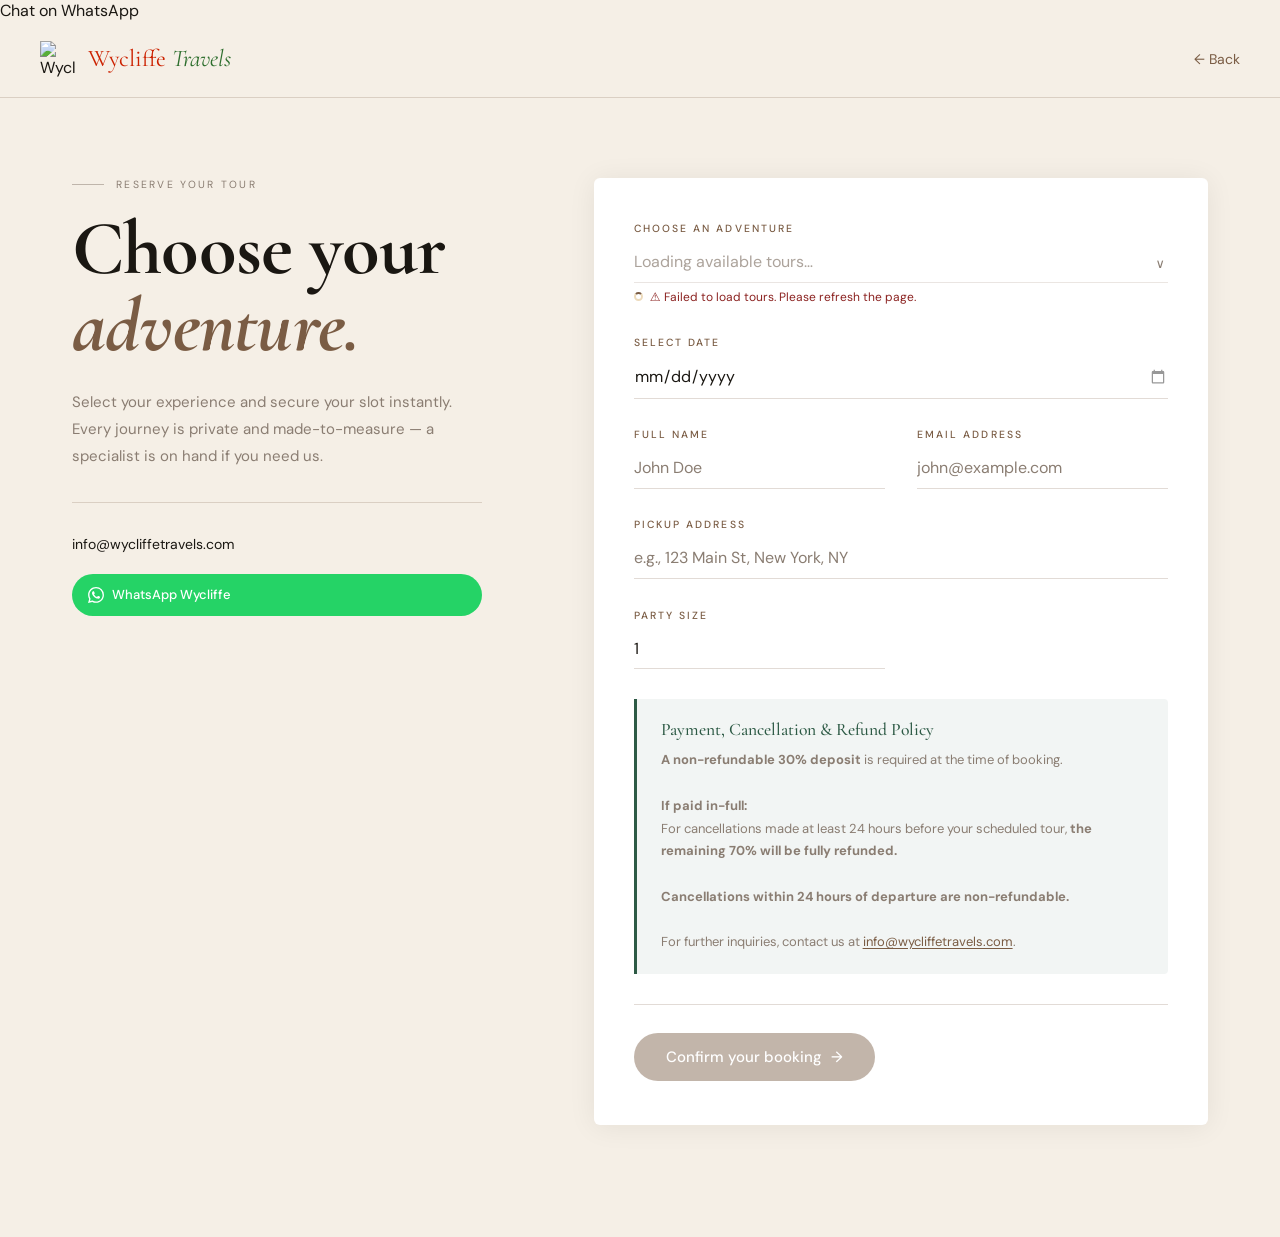
==== create.html @ efac322a "stable 1.0 version." ====
<!DOCTYPE html>
<html lang="en">
<head>
  <!-- Google tag (gtag.js) -->
  <script async src="https://www.googletagmanager.com/gtag/js?id=G-4HZP8G01WP"></script>
  <script>
    window.dataLayer = window.dataLayer || [];
    function gtag(){dataLayer.push(arguments);}
    gtag('js', new Date());

    gtag('config', 'G-4HZP8G01WP');
  </script>
  <a href="https://wa.me/1234567890" id="whatsapp-btn" target="_blank">Chat on WhatsApp</a>

  <script>
    document.getElementById('whatsapp-btn').addEventListener('click', function() {
      gtag('event', 'whatsapp_click', {
        event_category: 'engagement',
        event_label: 'whatsapp_chat_button'
      });
    });
  </script>
  <meta charset="UTF-8">
  <meta name="viewport" content="width=device-width, initial-scale=1.0">
  <title>Book Your Adventure — Wycliffe Travels Safari &amp; Tour</title>

  <link rel="preconnect" href="https://fonts.googleapis.com"/>
  <link rel="preconnect" href="https://fonts.gstatic.com" crossorigin/>
  <link href="https://fonts.googleapis.com/css2?family=Cormorant+Garamond:ital,wght@0,400;0,500;0,600;1,400;1,500&family=DM+Sans:wght@300;400;500&display=swap" rel="stylesheet"/>

  <link rel="stylesheet" href="../css/shared.css"/>
  <style>
    /* ── Page layout ───────────────────────────────────────────── */
    .book-main {
      max-width: 76rem;
      margin: 0 auto;
      padding: 3rem 1.5rem 5rem;
      display: grid;
      grid-template-columns: 1fr;
      gap: 3rem;
      align-items: start;
    }
    @media (min-width: 768px) {
      .book-main { grid-template-columns: 1fr 1.5fr; gap: 5rem; padding: 4rem 2.5rem 6rem; }
    }
    @media (min-width: 1024px) {
      .book-main { padding: 5rem 2.5rem 7rem; gap: 7rem; }
    }

    /* ── Left: lede ────────────────────────────────────────────── */
    .book-headline {
      margin-top: 1.25rem;
      font-family: var(--font-display);
      font-size: clamp(2.8rem, 6vw, 5rem);
      line-height: 1.0;
      letter-spacing: -0.01em;
      color: var(--color-ink);
    }
    .book-headline em { font-style: italic; color: var(--color-clay); }
    .book-desc {
      margin-top: 1.5rem;
      font-size: 0.9375rem;
      line-height: 1.8;
      color: var(--color-muted);
      max-width: 28rem;
      padding-bottom: 2rem;
      border-bottom: 1px solid var(--color-border);
    }
    .book-contact {
      margin-top: 1.75rem;
      display: flex;
      flex-direction: column;
      gap: 0.3rem;
      font-size: 0.875rem;
      color: var(--color-ink);
      line-height: 1.9;
    }
    .book-contact a:hover { color: var(--color-gold); }

    /* ── Form grid ─────────────────────────────────────────────── */
    .form-grid { display: grid; grid-template-columns: 1fr 1fr; column-gap: 2rem; }
    .form-group      { grid-column: span 1; }
    .form-group.full { grid-column: 1 / -1; }

    /* ── Tour summary block ────────────────────────────────────── */
    .tour-summary {
      grid-column: 1 / -1;
      display: none;
      background: rgba(45,90,69,0.05);
      border: 1px solid rgba(45,90,69,0.15);
      border-radius: 4px;
      padding: 1.25rem 1.5rem;
      margin-bottom: 0.25rem;
    }
    .tour-summary.visible { display: block; }
    .tour-summary-name {
      font-family: var(--font-display);
      font-size: 1.3rem;
      color: var(--color-emerald);
      margin-bottom: 0.25rem;
    }
    .tour-summary-meta {
      font-size: 0.75rem;
      letter-spacing: 0.15em;
      text-transform: uppercase;
      color: var(--color-muted);
      margin-bottom: 0.75rem;
    }
    .tour-summary-desc {
      font-size: 0.875rem;
      color: var(--color-ink);
      line-height: 1.75;
      margin-bottom: 0.75rem;
    }
    .tour-summary-highlights {
      font-size: 0.8rem;
      color: var(--color-muted);
      line-height: 1.8;
      border-top: 1px solid rgba(45,90,69,0.15);
      padding-top: 0.75rem;
    }
    .tour-summary-highlights strong {
      display: block;
      font-size: 0.65rem;
      letter-spacing: 0.15em;
      text-transform: uppercase;
      color: var(--color-clay);
      margin-bottom: 0.4rem;
    }

    /* ── Cost breakdown ────────────────────────────────────────── */
    .cost-box {
      grid-column: 1 / -1;
      display: none;
      border: 1px solid var(--color-border);
      border-radius: 4px;
      padding: 1.25rem 1.5rem;
      margin-bottom: 1.85rem;
    }
    .cost-box.visible { display: block; }
    .cost-box h4 {
      font-size: 0.65rem;
      letter-spacing: 0.2em;
      text-transform: uppercase;
      color: var(--color-clay);
      font-weight: 500;
      margin-bottom: 1rem;
    }
    .cost-row {
      display: flex;
      justify-content: space-between;
      align-items: baseline;
      font-size: 0.875rem;
      color: var(--color-muted);
      padding: 0.35rem 0;
    }
    .cost-row + .cost-row { border-top: 1px solid rgba(122,92,68,0.1); }
    .cost-row.total {
      font-size: 1.15rem;
      font-family: var(--font-display);
      color: var(--color-ink);
      border-top: 1px solid var(--color-border);
      margin-top: 0.25rem;
      padding-top: 0.75rem;
    }
    .cost-row.total span:last-child { color: var(--color-emerald); font-weight: 600; }

    /* ── Message box ───────────────────────────────────────────── */
    #messageBox {
      grid-column: 1 / -1;
      padding: 0.85rem 1.1rem;
      border-radius: 4px;
      font-size: 0.875rem;
      margin-bottom: 1.25rem;
    }
    #messageBox.hidden { display: none; }
    #messageBox.info  { background: rgba(200,150,62,0.12); color: var(--color-clay); border: 1px solid rgba(200,150,62,0.3); }
    #messageBox.error { background: rgba(185,74,72,0.08);  color: #8b2220;           border: 1px solid rgba(185,74,72,0.25); }

    /* ── Payment options ───────────────────────────────────────── */
    .payment-options {
      grid-column: 1 / -1;
      display: none;
      margin-bottom: 0.25rem;
    }
    .payment-options.visible { display: block; }
    .payment-options-label {
      font-size: 0.65rem;
      letter-spacing: 0.2em;
      text-transform: uppercase;
      color: var(--color-clay);
      font-weight: 500;
      margin-bottom: 0.85rem;
      display: block;
    }
    .payment-toggle {
      display: grid;
      grid-template-columns: 1fr 1fr;
      gap: 0.75rem;
    }
    .payment-option {
      position: relative;
      cursor: pointer;
    }
    .payment-option input[type="radio"] {
      position: absolute;
      opacity: 0;
      width: 0;
      height: 0;
    }
    .payment-option-card {
      display: block;
      border: 1px solid var(--color-border);
      border-radius: 4px;
      padding: 1rem 1.25rem;
      transition: border-color 0.2s, background 0.2s;
      cursor: pointer;
    }
    .payment-option input[type="radio"]:checked + .payment-option-card {
      border-color: var(--color-emerald);
      background: rgba(45,90,69,0.05);
    }
    .payment-option-card:hover {
      border-color: var(--color-gold);
    }
    .payment-option-title {
      font-family: var(--font-display);
      font-size: 1rem;
      color: var(--color-ink);
      margin-bottom: 0.2rem;
    }
    .payment-option-amount {
      font-size: 1.1rem;
      font-family: var(--font-display);
      color: var(--color-emerald);
      font-weight: 600;
      margin-bottom: 0.25rem;
    }
    .payment-option-desc {
      font-size: 0.775rem;
      color: var(--color-muted);
      line-height: 1.5;
    }

    /* ── Submit ────────────────────────────────────────────────── */
    .form-footer { grid-column: 1 / -1; border-top: 1px solid var(--color-border); padding-top: 1.75rem; }
    .btn-submit {
      display: inline-flex;
      align-items: center;
      gap: 0.6rem;
      padding: 0.9rem 2rem;
      border-radius: 9999px;
      background: var(--color-clay);
      color: #fff;
      font-family: var(--font-body);
      font-size: 0.9375rem;
      font-weight: 500;
      border: none;
      cursor: pointer;
      transition: background 0.2s, color 0.2s, transform 0.15s;
    }
    .btn-submit:hover:not(:disabled) { background: var(--color-gold); color: var(--color-ink); }
    .btn-submit:active:not(:disabled) { transform: scale(0.98); }
    .btn-submit:disabled { opacity: 0.45; cursor: not-allowed; }
    .policy-box { grid-column: 1 / -1; }

    /* ── Loading animations ────────────────────────────────────── */
    @keyframes spin {
      to { transform: rotate(360deg); }
    }
    @keyframes statusGlow {
      0%, 100% { opacity: 1; text-shadow: 0 0 0px transparent; }
      50%       { opacity: 0.65; text-shadow: 0 0 8px rgba(200,150,62,0.55); }
    }
    @keyframes dotPulse {
      0%, 20%  { content: '.';   }
      40%      { content: '..';  }
      60%, 100%{ content: '...'; }
    }

    /* "Fetching tours…" status line */
    #loadingStatus:not(.hidden) {
      display: inline-flex;
      align-items: center;
      gap: 0.45rem;
      animation: statusGlow 1.6s ease-in-out infinite;
    }
    #loadingStatus:not(.hidden)::before {
      content: '';
      display: inline-block;
      width: 0.75em;
      height: 0.75em;
      border: 2px solid rgba(200,150,62,0.35);
      border-top-color: var(--color-clay);
      border-radius: 50%;
      animation: spin 0.75s linear infinite;
      flex-shrink: 0;
    }

    /* messageBox spinner (Stripe redirect) */
    #messageBox.info.processing {
      display: flex;
      align-items: center;
      gap: 0.6rem;
    }
    #messageBox.info.processing::before {
      content: '';
      display: inline-block;
      width: 1em;
      height: 1em;
      border: 2px solid rgba(200,150,62,0.3);
      border-top-color: var(--color-clay);
      border-radius: 50%;
      animation: spin 0.75s linear infinite;
      flex-shrink: 0;
    }
    /* animated trailing dots on the processing text */
    #processingDots::after {
      content: '';
      animation: dotPulse 1.2s steps(1) infinite;
    }
    /* ── Skeleton loader ───────────────────────────────────────── */
    @keyframes shimmer {
      0%   { background-position: -400px 0; }
      100% { background-position: 400px 0; }
    }
    .skeleton {
      border-radius: 4px;
      background: linear-gradient(90deg,
        rgba(122,92,68,0.08) 25%,
        rgba(122,92,68,0.18) 50%,
        rgba(122,92,68,0.08) 75%);
      background-size: 800px 100%;
      animation: shimmer 1.4s infinite linear;
    }
    .skeleton-select {
      height: 2.4rem;
      width: 100%;
      margin-top: 0.5rem;
    }

    /* WhatsApp contact in lede */
    .book-whatsapp {
      display: inline-flex;
      align-items: center;
      gap: 0.5rem;
      margin-top: 0.75rem;
      padding: 0.55rem 1rem;
      border-radius: 9999px;
      background: #25D366;
      color: #fff;
      font-size: 0.8125rem;
      font-weight: 500;
      transition: background 0.2s;
    }
    .book-whatsapp:hover { background: #128C7E; color: #fff; }
    .book-whatsapp svg { width: 1rem; height: 1rem; fill: #fff; flex-shrink: 0; }
  </style>
<body>

<!-- ── Header ── -->
<header class="site-header" id="site-header">
  <div class="header-inner">
    <a href="../index.html" class="logo" aria-label="Wycliffe Travels home">
      <div class="logo-mark">
        <img src="../images/Wycliffe-Logo-100x100.png" alt="Wycliffe Travels Logo"/>
      </div>
      <span class="logo-text font-display">Wycliffe <em>Travels</em></span>
    </a>
    <a href="../" class="back-link">← Back</a>
  </div>
</header>

<!-- ── Main ── -->
<main class="book-main">

  <!-- Left: lede -->
  <div class="book-lede">
    <p class="eyebrow"><span class="rule"></span>Reserve your tour</p>
    <h1 class="book-headline">
      Choose your <em>adventure.</em>
    </h1>
    <p class="book-desc">
      Select your experience and secure your slot instantly. Every journey is private and made-to-measure — a specialist is on hand if you need us.
    </p>
    <div class="book-contact">
      <a href="mailto:info@wycliffetravels.com">info@wycliffetravels.com</a>
      <a href="https://wa.me/254724704711?text=Hi%20Wycliffe%2C%20I%27d%20like%20to%20enquire%20about%20booking%20a%20safari." class="book-whatsapp" target="_blank" rel="noopener">
        <svg viewBox="0 0 24 24" xmlns="http://www.w3.org/2000/svg" aria-hidden="true"><path d="M17.472 14.382c-.297-.149-1.758-.867-2.03-.967-.273-.099-.471-.148-.67.15-.197.297-.767.966-.94 1.164-.173.199-.347.223-.644.075-.297-.15-1.255-.463-2.39-1.475-.883-.788-1.48-1.761-1.653-2.059-.173-.297-.018-.458.13-.606.134-.133.298-.347.446-.52.149-.174.198-.298.298-.497.099-.198.05-.371-.025-.52-.075-.149-.669-1.612-.916-2.207-.242-.579-.487-.5-.669-.51-.173-.008-.371-.01-.57-.01-.198 0-.52.074-.792.372-.272.297-1.04 1.016-1.04 2.479 0 1.462 1.065 2.875 1.213 3.074.149.198 2.096 3.2 5.077 4.487.709.306 1.262.489 1.694.625.712.227 1.36.195 1.871.118.571-.085 1.758-.719 2.006-1.413.248-.694.248-1.289.173-1.413-.074-.124-.272-.198-.57-.347m-5.421 7.403h-.004a9.87 9.87 0 01-5.031-1.378l-.361-.214-3.741.982.998-3.648-.235-.374a9.86 9.86 0 01-1.51-5.26c.001-5.45 4.436-9.884 9.888-9.884 2.64 0 5.122 1.03 6.988 2.898a9.825 9.825 0 012.893 6.994c-.003 5.45-4.437 9.884-9.885 9.884m8.413-18.297A11.815 11.815 0 0012.05 0C5.495 0 .16 5.335.157 11.892c0 2.096.547 4.142 1.588 5.945L.057 24l6.305-1.654a11.882 11.882 0 005.683 1.448h.005c6.554 0 11.89-5.335 11.893-11.893a11.821 11.821 0 00-3.48-8.413z"/></svg>
        WhatsApp Wycliffe
      </a>
    </div>
  </div>

  <!-- Right: form card -->
  <div class="form-card">
    <form id="bookingForm">
      <div class="form-grid">

        <!-- Tour select -->
        <div class="form-group full">
          <label for="tourSelect">Choose an Adventure</label>
          <div class="select-wrap" id="tourSelectWrap">
            <div class="skeleton skeleton-select" id="tourSkeleton" aria-hidden="true"></div>
            <select id="tourSelect" required disabled style="display:none">
              <option value="" selected disabled>Loading available tours…</option>
            </select>
          </div>
          <small id="loadingStatus" class="status-text">Fetching tours…</small>
        </div>

        <!-- Tour summary (auto-populated on selection) -->
        <div class="tour-summary" id="tourSummary">
          <div class="tour-summary-name" id="summaryName"></div>
          <div class="tour-summary-meta" id="summaryMeta"></div>
          <div class="tour-summary-desc" id="summaryDesc"></div>
          <div class="tour-summary-highlights" id="summaryHighlights">
            <strong>Highlights</strong>
            <span id="summaryHighlightsList"></span>
          </div>
        </div>

        <!-- Cost breakdown (shown once tour + party size set) -->
        <div class="cost-box" id="costBox">
          <h4>Cost Summary</h4>
          <div class="cost-row">
            <span>Price per person</span>
            <span id="costPerPerson">—</span>
          </div>
          <div class="cost-row">
            <span>Party size</span>
            <span id="costPartySize">—</span>
          </div>
          <div class="cost-row total">
            <span>Total</span>
            <span id="costTotal">—</span>
          </div>
          <div class="cost-row" id="depositRow" style="display:none;">
            <span id="depositRowLabel">Due today</span>
            <span id="costDeposit" style="color:var(--color-clay);font-weight:600;">—</span>
          </div>
        </div>

        <!-- Payment options (only shown when 60+ days out) -->
        <div class="payment-options" id="paymentOptions">
          <span class="payment-options-label">Payment Method</span>
          <div class="payment-toggle">
            <label class="payment-option">
              <input type="radio" name="paymentType" value="DEPOSIT" id="optDeposit" checked/>
              <span class="payment-option-card">
                <span class="payment-option-title">Pay Deposit</span>
                <span class="payment-option-amount" id="depositOptionAmount">—</span>
                <span class="payment-option-desc">30% now, balance due 60 days before departure</span>
              </span>
            </label>
            <label class="payment-option">
              <input type="radio" name="paymentType" value="FULL" id="optFull"/>
              <span class="payment-option-card">
                <span class="payment-option-title">Pay in Full</span>
                <span class="payment-option-amount" id="fullOptionAmount">—</span>
                <span class="payment-option-desc">Complete payment secured upfront</span>
              </span>
            </label>
          </div>
        </div>

        <!-- Date -->
        <div class="form-group full">
          <label for="bookingDate">Select Date</label>
          <input type="date" id="bookingDate" min="" required/>
        </div>

        <!-- Name -->
        <div class="form-group">
          <label for="customerName">Full Name</label>
          <input type="text" id="customerName" placeholder="John Doe" required minlength="3"/>
        </div>

        <!-- Email -->
        <div class="form-group">
          <label for="customerEmail">Email Address</label>
          <input type="email" id="customerEmail" placeholder="john@example.com" required/>
        </div>

        <!-- Pickup address -->
        <div class="form-group full">
          <label for="pickupAddress">Pickup Address</label>
          <input type="text" id="pickupAddress" placeholder="e.g., 123 Main St, New York, NY" required minlength="5"/>
        </div>

        <!-- Party size -->
        <div class="form-group">
          <label for="partySize">Party Size</label>
          <input type="number" id="partySize" name="partySize" min="1" max="25" step="1" value="1" required/>
        </div>

        <!-- Policy -->
        <div class="policy-box">
          <h4>Payment, Cancellation &amp; Refund Policy</h4>
          <p>
            <strong>A non-refundable 30% deposit</strong> is required at the time of booking. <br/><br/>
            <strong>If paid in-full:</strong><br/>
            For cancellations made at least 24 hours before your scheduled tour, <strong>the remaining 70% will be fully refunded.</strong> <br/><br/>
            <strong>Cancellations within 24 hours of departure are non-refundable.</strong><br/><br/>
            For further inquiries, contact us at
            <a href="mailto:info@wycliffetravels.com">info@wycliffetravels.com</a>.
          </p>
        </div>

        <!-- Message -->
        <div id="messageBox" class="hidden"></div>

        <!-- Submit -->
        <div class="form-footer">
          <button type="submit" id="submitBtn" class="btn-submit" disabled>
            Confirm your booking <span aria-hidden="true">→</span>
          </button>
        </div>

      </div>
    </form>
  </div>

</main>

<script>
  /* ── CONFIG (formerly config.js) ──────────────────────────── */
  window.ENV = {
    API_BASE_URL: "https://wycliffetravels.com",
    CDN_DOMAIN:   "wycliffetravels.com"
  };

  /* ── APP (formerly app.js) ─────────────────────────────────── */
  const API_BASE_URL  = window.ENV.API_BASE_URL;
  const dateInput     = document.getElementById('bookingDate');
  const tourSelect    = document.getElementById('tourSelect');
  const submitBtn     = document.getElementById('submitBtn');
  const loadingStatus = document.getElementById('loadingStatus');

  // Sticky header shadow on scroll
  window.addEventListener('scroll', () => {
    document.getElementById('site-header')
      .classList.toggle('shadowed', window.scrollY > 10);
  }, { passive: true });

  // ── Init ──────────────────────────────────────────────────────
  document.addEventListener('DOMContentLoaded', () => {
    // Minimum bookable date = today + 7 days
    const earliest = new Date();
    earliest.setDate(earliest.getDate() + 7);
    dateInput.setAttribute('min', earliest.toISOString().split('T')[0]);
    fetchAvailableTours();
  });

  // ── GET /tours ────────────────────────────────────────────────
  async function fetchAvailableTours() {
    try {
      const response = await fetch(`${API_BASE_URL}/tours`, {
        method: 'GET',
        headers: { 'Accept': 'application/json' }
      });

      if (!response.ok) {
        throw new Error(`Server responded with status: ${response.status}`);
      }

      const tours = await response.json();

      tourSelect.innerHTML = '<option value="" selected disabled>— Select a Tour —</option>';
      tours.forEach(tour => {
        const option = document.createElement('option');
        option.value = tour.eventTypeId;
        option.textContent = tour.tourName;
        option.dataset.price       = tour.officialPrice;
        option.dataset.description = tour.tourDescription || '';
        option.dataset.highlights  = tour.highlights || '';
        option.dataset.duration    = tour.duration || '';
        option.dataset.category    = tour.tourCategory || '';
        tourSelect.appendChild(option);
      });

      // Swap skeleton for real select
      const skeleton = document.getElementById('tourSkeleton');
      if (skeleton) skeleton.style.display = 'none';
      tourSelect.style.display = '';
      tourSelect.disabled = false;
      submitBtn.disabled  = false;
      loadingStatus.classList.add('hidden');

      // Pre-select tour from ?tour= query param
      const params   = new URLSearchParams(window.location.search);
      const tourSlug = (params.get('tour') || '').toLowerCase().replace(/-/g, ' ');
      if (tourSlug) {
        const match = Array.from(tourSelect.options).find(opt =>
          opt.textContent.toLowerCase().includes(tourSlug)
        );
        if (match) {
          match.selected = true;
          tourSelect.classList.add('has-value');
          updateCostSummary();
        }
      }

    } catch (error) {
      console.error("Error fetching tours:", error);
      const skeleton = document.getElementById('tourSkeleton');
      if (skeleton) skeleton.style.display = 'none';
      tourSelect.style.display = '';
      loadingStatus.textContent = "⚠️ Failed to load tours. Please refresh the page.";
      loadingStatus.style.color = "#8b2220";
    }
  }

  // Colour select text once a real value is chosen
  tourSelect.addEventListener('change', () => {
    tourSelect.classList.toggle('has-value', tourSelect.value !== '');
    updateCostSummary();
  });

  document.getElementById('partySize').addEventListener('input', updateCostSummary);
  dateInput.addEventListener('change', updateCostSummary);

  // Update deposit row when payment type changes
  document.querySelectorAll('input[name="paymentType"]').forEach(radio => {
    radio.addEventListener('change', updateCostSummary);
  });

  function updateCostSummary() {
    const selected = tourSelect.options[tourSelect.selectedIndex];

    if (!selected || !selected.value) {
      document.getElementById('tourSummary').classList.remove('visible');
      document.getElementById('costBox').classList.remove('visible');
      document.getElementById('paymentOptions').classList.remove('visible');
      document.getElementById('depositRow').style.display = 'none';
      submitBtn.textContent = 'Confirm your booking →';
      return;
    }

    const price     = parseFloat(selected.dataset.price) || 0;
    const duration  = selected.dataset.duration;
    const desc      = selected.dataset.description;
    const highlights = selected.dataset.highlights;
    const category  = selected.dataset.category;
    const size      = Math.max(1, parseInt(document.getElementById('partySize').value) || 1);
    const total     = price * size;
    const deposit   = Math.round(total * 0.30);

    // Tour summary
    document.getElementById('summaryName').textContent = selected.textContent;
    const metaParts = [];
    if (category) metaParts.push(category);
    if (duration) metaParts.push(`${duration} hours`);
    document.getElementById('summaryMeta').textContent = metaParts.join(' · ');
    document.getElementById('summaryDesc').textContent = desc;

    const highlightsEl = document.getElementById('summaryHighlights');
    if (highlights) {
      document.getElementById('summaryHighlightsList').textContent = highlights;
      highlightsEl.style.display = 'block';
    } else {
      highlightsEl.style.display = 'none';
    }
    document.getElementById('tourSummary').classList.add('visible');

    // Cost breakdown
    document.getElementById('costPerPerson').textContent = `$${price.toLocaleString()}`;
    document.getElementById('costPartySize').textContent = `× ${size}`;
    document.getElementById('costTotal').textContent     = `$${total.toLocaleString()}`;
    document.getElementById('costBox').classList.add('visible');

    // Payment options — only show if 60+ days away
    const depositEligible = isDepositEligible(dateInput.value);
    const paymentOptions  = document.getElementById('paymentOptions');

    if (depositEligible) {
      document.getElementById('depositOptionAmount').textContent = `$${deposit.toLocaleString()}`;
      document.getElementById('fullOptionAmount').textContent    = `$${total.toLocaleString()}`;
      paymentOptions.classList.add('visible');

      const selectedPayment = document.querySelector('input[name="paymentType"]:checked');
      const isDeposit = selectedPayment && selectedPayment.value === 'DEPOSIT';
      const dueToday  = isDeposit ? deposit : total;

      document.getElementById('depositRowLabel').textContent = isDeposit ? '30% deposit due today' : 'Due today';
      document.getElementById('costDeposit').textContent     = `$${dueToday.toLocaleString()}`;
      document.getElementById('depositRow').style.display    = 'flex';

      submitBtn.textContent = isDeposit
        ? `Pay $${deposit.toLocaleString()} deposit →`
        : `Pay $${total.toLocaleString()} in full →`;
    } else {
      // Under 60 days — full payment only
      paymentOptions.classList.remove('visible');
      document.getElementById('depositRowLabel').textContent = 'Due today';
      document.getElementById('costDeposit').textContent     = `$${total.toLocaleString()}`;
      document.getElementById('depositRow').style.display    = 'flex';
      submitBtn.textContent = `Pay $${total.toLocaleString()} in full →`;

      // Force FULL payment type
      const fullRadio = document.getElementById('optFull');
      if (fullRadio) fullRadio.checked = true;
    }
  }

  function isDepositEligible(dateVal) {
    if (!dateVal) return false;
    const departure = new Date(dateVal);
    const today     = new Date();
    today.setHours(0, 0, 0, 0);
    const diffDays  = Math.floor((departure - today) / (1000 * 60 * 60 * 24));
    return diffDays >= 60;
  }

  // ── POST /submit ──────────────────────────────────────────────
  document.getElementById('bookingForm').addEventListener('submit', async (e) => {
    e.preventDefault();

    const messageBox    = document.getElementById('messageBox');
    const tourId        = tourSelect.value;
    const name          = document.getElementById('customerName').value.trim();
    const email         = document.getElementById('customerEmail').value.trim();
    const date          = dateInput.value;
    const partySize     = document.getElementById('partySize').value;
    const pickupAddress = document.getElementById('pickupAddress').value.trim();
    const paymentType   = document.querySelector('input[name="paymentType"]:checked')?.value || 'FULL';

    // Client-side validation
    if (!tourId)                       { alert("Please select a tour.");              return; }
    if (name.length < 3)              { alert("Please enter a valid full name.");     return; }
    if (!email.includes('@'))         { alert("Please enter a valid email address."); return; }
    if (!date)                        { alert("Please select a booking date.");       return; }
    if (!partySize || partySize <= 0) { alert("Please provide a valid party size.");  return; }
    if (!pickupAddress)               { alert("Please provide a pick-up location.");  return; }

    // Payload — unchanged from original app.js
    const bookingData = { tourId, date, name, email, partySize, pickupAddress, paymentType };

    try {
      messageBox.innerHTML   = 'Processing — redirecting to Stripe<span id="processingDots"></span>';
      messageBox.className   = "info processing";
      submitBtn.disabled     = true;

      const response = await fetch(`${API_BASE_URL}/submit`, {
        method:  'POST',
        headers: { 'Content-Type': 'application/json' },
        body:    JSON.stringify(bookingData)
      });

      if (response.ok) {
        // Lambda returns { "url": "https://checkout.stripe.com/..." }
        const result = await response.json();
        window.location.href = result.url;
      } else {
        throw new Error(`API rejected the request (${response.status})`);
      }

    } catch (err) {
      console.error("Booking submission error:", err);
      messageBox.textContent = "Error: booking could not be completed. Please try again.";
      messageBox.className   = "error";  // drops .processing, stops spinner
      submitBtn.disabled     = false;
    }
  });
</script>

</body>
</html>
---- css/shared.css ----
/* ═══════════════════════════════════════════════════════════════════
   Wycliffe Travels — Shared Stylesheet
   Used by: index.html, bk/create.html, bk/manage.html
   ═══════════════════════════════════════════════════════════════════ */

/* ── Design Tokens ───────────────────────────────────────────────── */
:root {
  --color-ink:     #1a1712;
  --color-clay:    #7a5c44;
  --color-cream:   #f5efe6;
  --color-gold:    #c8963e;
  --color-emerald: #2d5a45;
  --color-muted:   #8a7d72;
  --color-border:  rgba(122,92,68,0.22);
  --color-error:   #8b2220;

  --font-display: 'Cormorant Garamond', Georgia, serif;
  --font-body:    'DM Sans', system-ui, sans-serif;
}

/* ── Reset ───────────────────────────────────────────────────────── */
*, *::before, *::after { box-sizing: border-box; margin: 0; padding: 0; }
html { scroll-behavior: smooth; }
body {
  font-family: var(--font-body);
  background: var(--color-cream);
  color: var(--color-ink);
  -webkit-font-smoothing: antialiased;
  min-height: 100vh;
}
img { display: block; max-width: 100%; }
a   { color: inherit; text-decoration: none; }

/* ── Utility ─────────────────────────────────────────────────────── */
.font-display { font-family: var(--font-display); }

.eyebrow {
  display: flex;
  align-items: center;
  gap: 0.75rem;
  font-size: 0.65rem;
  letter-spacing: 0.22em;
  text-transform: uppercase;
  color: var(--color-muted);
}
.eyebrow--gold  { color: var(--color-gold); }
.eyebrow--cream { color: rgba(245,239,230,0.8); }

.rule {
  display: inline-block;
  width: 2rem;
  height: 1px;
  background: currentColor;
  opacity: 0.5;
  flex-shrink: 0;
}

/* ── Header — shared base ────────────────────────────────────────── */
.site-header {
  position: sticky;
  top: 0;
  z-index: 30;
  background: var(--color-cream);
  border-bottom: 1px solid var(--color-border);
  transition: box-shadow 0.3s;
}
.site-header.shadowed { box-shadow: 0 2px 16px rgba(26,23,18,0.08); }

/* index.html uses fixed + scrolled class instead */
.site-header.fixed-header {
  position: fixed;
  top: 0; left: 0; right: 0;
  background: transparent;
  border-bottom: none;
}
.site-header.fixed-header.scrolled {
  background: rgba(26,23,18,0.85);
  backdrop-filter: blur(12px);
  -webkit-backdrop-filter: blur(12px);
  box-shadow: 0 1px 0 rgba(245,239,230,0.08);
}

.header-inner {
  max-width: 88rem;
  margin: 0 auto;
  padding: 1.25rem 1.5rem;
  display: flex;
  align-items: center;
  justify-content: space-between;
}
@media (min-width: 1024px) {
  .header-inner { padding-left: 2.5rem; padding-right: 2.5rem; }
}

/* ── Logo ────────────────────────────────────────────────────────── */
.logo {
  display: flex;
  align-items: center;
  gap: 0.75rem;
}
.logo-mark {
  height: 36px;
  width: 36px;
  flex-shrink: 0;
}
.logo-mark img {
  width: 100%;
  height: 100%;
  object-fit: contain;
}
.logo-text {
  font-family: var(--font-display);
  font-size: 1.5rem;
  line-height: 1;
  color: #cc2200;
}
.logo-text em { font-style: italic; color: #2d6e2d; }

/* ── Nav (index only) ────────────────────────────────────────────── */
.site-nav {
  display: none;
  align-items: center;
  gap: 2.25rem;
  font-size: 0.875rem;
}
@media (min-width: 768px) { .site-nav { display: flex; } }
.site-nav a { color: var(--color-cream); transition: color 0.2s; }
.site-nav a:hover,
.site-nav a.active { color: var(--color-gold); }

/* Mobile hamburger */
.nav-toggle {
  display: flex;
  flex-direction: column;
  justify-content: center;
  gap: 5px;
  width: 2rem;
  height: 2rem;
  background: none;
  border: none;
  cursor: pointer;
  padding: 2px;
  flex-shrink: 0;
}
@media (min-width: 768px) { .nav-toggle { display: none; } }
.nav-toggle span {
  display: block;
  width: 100%;
  height: 1px;
  background: var(--color-cream);
  transition: transform 0.3s ease, opacity 0.3s ease;
  transform-origin: center;
}
.nav-toggle.open span:nth-child(1) { transform: translateY(6px) rotate(45deg); }
.nav-toggle.open span:nth-child(2) { opacity: 0; transform: scaleX(0); }
.nav-toggle.open span:nth-child(3) { transform: translateY(-6px) rotate(-45deg); }

.mobile-nav {
  display: none;
  flex-direction: column;
  background: rgba(26,23,18,0.97);
  backdrop-filter: blur(12px);
  -webkit-backdrop-filter: blur(12px);
  padding: 0 1.5rem 1.5rem;
  max-height: 0;
  overflow: hidden;
  transition: max-height 0.4s ease, padding 0.3s ease;
}
.mobile-nav.open { display: flex; max-height: 20rem; padding-bottom: 1.5rem; }
.mobile-nav a {
  color: var(--color-cream);
  font-size: 0.875rem;
  padding: 0.9rem 0;
  border-bottom: 1px solid rgba(245,239,230,0.1);
  transition: color 0.2s;
}
.mobile-nav a:last-child { border-bottom: none; }
.mobile-nav a:hover { color: var(--color-gold); }

/* Header CTA button (index only) */
.btn-header {
  display: none;
  align-items: center;
  gap: 0.5rem;
  padding: 0.625rem 1.25rem;
  border-radius: 9999px;
  background: var(--color-cream);
  color: var(--color-clay);
  font-size: 0.875rem;
  font-weight: 500;
  transition: background 0.2s, color 0.2s;
}
@media (min-width: 768px) { .btn-header { display: inline-flex; } }
.btn-header:hover { background: var(--color-gold); color: var(--color-ink); }

/* Back link (create + manage) */
.back-link {
  display: inline-flex;
  align-items: center;
  gap: 0.4rem;
  font-size: 0.875rem;
  color: var(--color-clay);
  transition: color 0.2s;
}
.back-link:hover { color: var(--color-gold); }

/* ── Shared buttons ──────────────────────────────────────────────── */
.btn-primary {
  display: inline-flex;
  align-items: center;
  gap: 0.5rem;
  padding: 1rem 1.75rem;
  border-radius: 9999px;
  background: var(--color-gold);
  color: var(--color-ink);
  font-weight: 500;
  transition: background 0.2s, color 0.2s;
}
.btn-primary:hover { background: var(--color-cream); }

.btn-outline {
  display: inline-flex;
  align-items: center;
  gap: 0.5rem;
  padding: 1rem 1.75rem;
  border-radius: 9999px;
  border: 1px solid rgba(245,239,230,0.4);
  color: var(--color-cream);
  transition: background 0.2s;
}
.btn-outline:hover { background: rgba(245,239,230,0.1); }

/* ── Shared form elements ────────────────────────────────────────── */
.form-card {
  background: #fff;
  border-radius: 6px;
  padding: 2.5rem 2rem;
  box-shadow: 0 2px 28px rgba(26,23,18,0.07);
}
@media (min-width: 768px) { .form-card { padding: 2.75rem 2.5rem; } }

.form-group { margin-bottom: 1.85rem; }
.form-group label {
  display: block;
  font-size: 0.65rem;
  letter-spacing: 0.2em;
  text-transform: uppercase;
  color: var(--color-clay);
  font-weight: 500;
  margin-bottom: 0.55rem;
}
.form-group input,
.form-group select,
.form-group textarea {
  width: 100%;
  background: transparent;
  border: none;
  border-bottom: 1px solid var(--color-border);
  padding: 0.45rem 0 0.6rem;
  font-family: var(--font-body);
  font-size: 1rem;
  color: var(--color-ink);
  outline: none;
  transition: border-color 0.2s;
  -webkit-appearance: none;
  appearance: none;
  border-radius: 0;
}
.form-group input::placeholder { color: var(--color-muted); }
.form-group input:focus,
.form-group select:focus { border-bottom-color: var(--color-clay); }
.form-group input[type="date"]::-webkit-calendar-picker-indicator {
  opacity: 0.4; cursor: pointer;
}

.select-wrap { position: relative; }
.select-wrap select { cursor: pointer; padding-right: 1.5rem; color: var(--color-muted); }
.select-wrap select.has-value { color: var(--color-ink); }
.select-wrap::after {
  content: '∨';
  position: absolute;
  right: 0.2rem;
  top: 50%;
  transform: translateY(-50%);
  pointer-events: none;
  color: var(--color-muted);
  font-size: 0.8rem;
}

.status-text        { display: block; margin-top: 0.4rem; font-size: 0.75rem; color: var(--color-muted); }
.status-text.hidden { display: none; }

.field-error         { display: none; font-size: 0.75rem; color: var(--color-error); margin-top: 0.4rem; }
.field-error.visible { display: block; }

.policy-box {
  background: rgba(45,90,69,0.06);
  border-left: 3px solid var(--color-emerald);
  border-radius: 0 4px 4px 0;
  padding: 1.25rem 1.5rem;
  margin-bottom: 1.85rem;
}
.policy-box h4 {
  font-family: var(--font-display);
  font-size: 1.1rem;
  color: var(--color-emerald);
  margin-bottom: 0.6rem;
  font-weight: 500;
}
.policy-box p { font-size: 0.8125rem; color: var(--color-muted); line-height: 1.75; }
.policy-box a { color: var(--color-clay); text-decoration: underline; text-underline-offset: 2px; }
.policy-box a:hover { color: var(--color-gold); }

/* ── Scroll reveal (index) ───────────────────────────────────────── */
.reveal {
  opacity: 0;
  transform: translateY(28px);
  transition: opacity 0.7s ease, transform 0.7s ease;
}
.reveal.visible { opacity: 1; transform: translateY(0); }
.reveal-stagger > * {
  opacity: 0;
  transform: translateY(22px);
  transition: opacity 0.6s ease, transform 0.6s ease;
}
.reveal-stagger.visible > *:nth-child(1) { opacity:1; transform:translateY(0); transition-delay: 0s;    }
.reveal-stagger.visible > *:nth-child(2) { opacity:1; transform:translateY(0); transition-delay: 0.12s; }
.reveal-stagger.visible > *:nth-child(3) { opacity:1; transform:translateY(0); transition-delay: 0.24s; }
.reveal-stagger.visible > *:nth-child(4) { opacity:1; transform:translateY(0); transition-delay: 0.36s; }
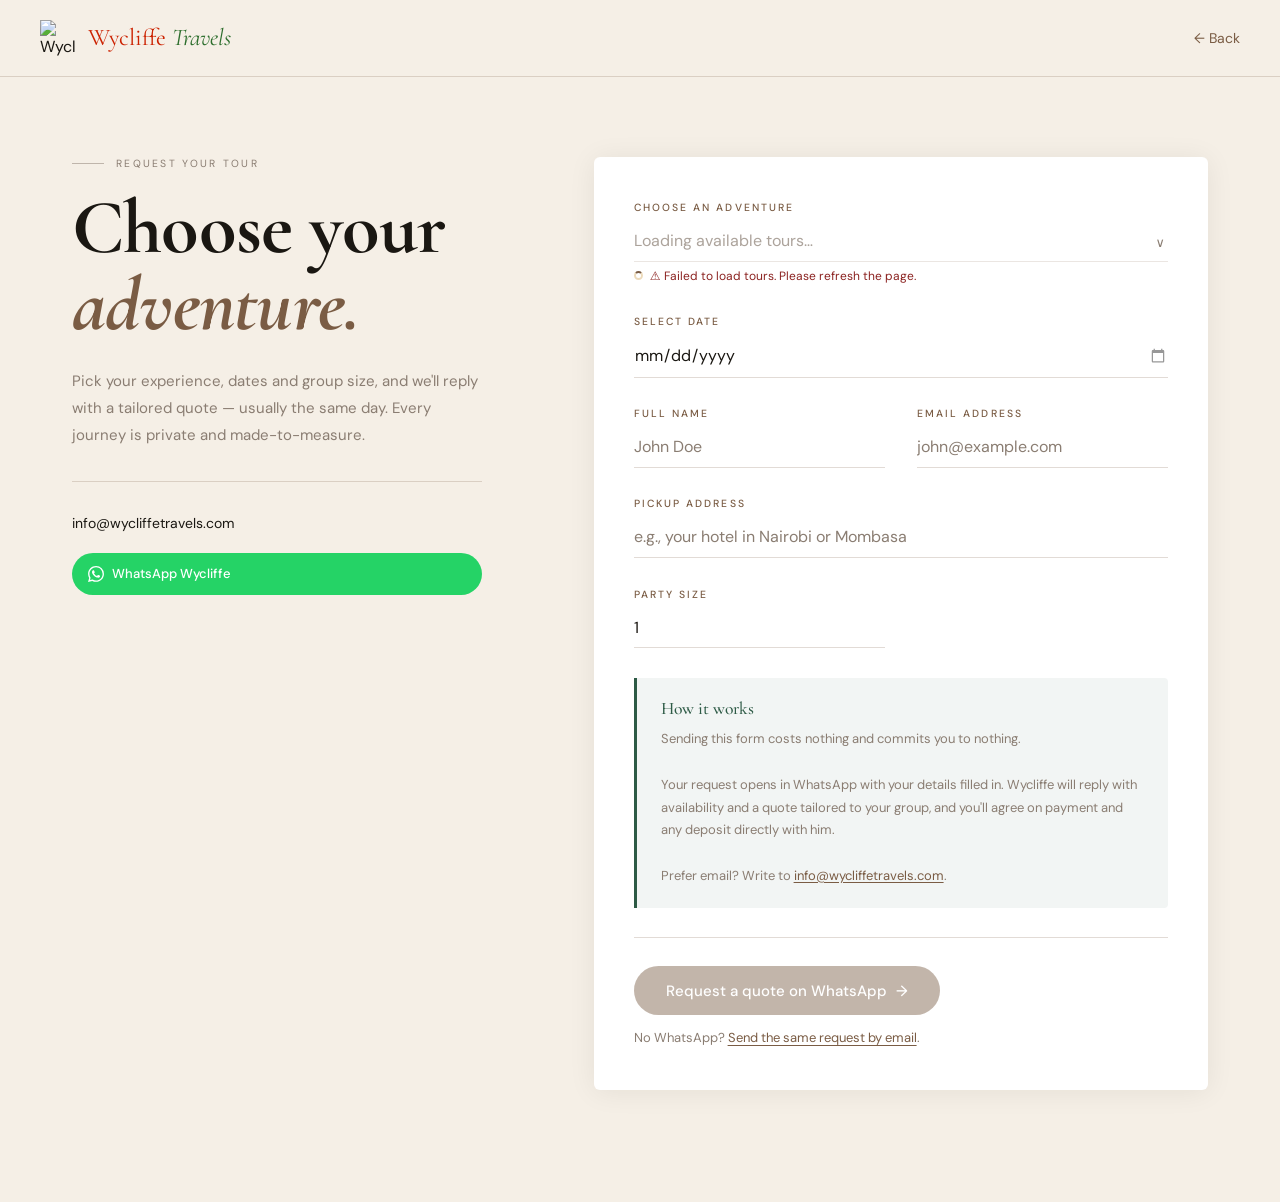
==== commit 392bb35a: "create.html: removed prices but kept tour information. index.html: removed link to manage booking pa" ====
--- a/create.html
+++ b/create.html
@@ -9,16 +9,6 @@
     gtag('js', new Date());
 
     gtag('config', 'G-4HZP8G01WP');
-  </script>
-  <a href="https://wa.me/1234567890" id="whatsapp-btn" target="_blank">Chat on WhatsApp</a>
-
-  <script>
-    document.getElementById('whatsapp-btn').addEventListener('click', function() {
-      gtag('event', 'whatsapp_click', {
-        event_category: 'engagement',
-        event_label: 'whatsapp_chat_button'
-      });
-    });
   </script>
   <meta charset="UTF-8">
   <meta name="viewport" content="width=device-width, initial-scale=1.0">
@@ -355,7 +345,19 @@
     }
     .book-whatsapp:hover { background: #128C7E; color: #fff; }
     .book-whatsapp svg { width: 1rem; height: 1rem; fill: #fff; flex-shrink: 0; }
+
+    /* ── Enquiry mode: prices and payment hidden ───────────────── */
+    /* To bring online payment back later, delete this block and set ENQUIRY_MODE = false below. */
+    .cost-box, .cost-box.visible,
+    .payment-options, .payment-options.visible { display: none !important; }
+    .enquiry-alt {
+      margin-top: 0.9rem;
+      font-size: 0.8125rem;
+      color: var(--color-muted);
+    }
+    .enquiry-alt a { color: var(--color-clay); text-decoration: underline; text-underline-offset: 3px; }
   </style>
+</head>
 <body>
 
 <!-- ── Header ── -->
@@ -376,12 +378,12 @@
 
   <!-- Left: lede -->
   <div class="book-lede">
-    <p class="eyebrow"><span class="rule"></span>Reserve your tour</p>
+    <p class="eyebrow"><span class="rule"></span>Request your tour</p>
     <h1 class="book-headline">
       Choose your <em>adventure.</em>
     </h1>
     <p class="book-desc">
-      Select your experience and secure your slot instantly. Every journey is private and made-to-measure — a specialist is on hand if you need us.
+      Pick your experience, dates and group size, and we'll reply with a tailored quote — usually the same day. Every journey is private and made-to-measure.
     </p>
     <div class="book-contact">
       <a href="mailto:info@wycliffetravels.com">info@wycliffetravels.com</a>
@@ -485,7 +487,7 @@
         <!-- Pickup address -->
         <div class="form-group full">
           <label for="pickupAddress">Pickup Address</label>
-          <input type="text" id="pickupAddress" placeholder="e.g., 123 Main St, New York, NY" required minlength="5"/>
+          <input type="text" id="pickupAddress" placeholder="e.g., your hotel in Nairobi or Mombasa" required minlength="5"/>
         </div>
 
         <!-- Party size -->
@@ -496,13 +498,11 @@
 
         <!-- Policy -->
         <div class="policy-box">
-          <h4>Payment, Cancellation &amp; Refund Policy</h4>
+          <h4>How it works</h4>
           <p>
-            <strong>A non-refundable 30% deposit</strong> is required at the time of booking. <br/><br/>
-            <strong>If paid in-full:</strong><br/>
-            For cancellations made at least 24 hours before your scheduled tour, <strong>the remaining 70% will be fully refunded.</strong> <br/><br/>
-            <strong>Cancellations within 24 hours of departure are non-refundable.</strong><br/><br/>
-            For further inquiries, contact us at
+            Sending this form costs nothing and commits you to nothing. <br/><br/>
+            Your request opens in WhatsApp with your details filled in. Wycliffe will reply with availability and a quote tailored to your group, and you'll agree on payment and any deposit directly with him.<br/><br/>
+            Prefer email? Write to
             <a href="mailto:info@wycliffetravels.com">info@wycliffetravels.com</a>.
           </p>
         </div>
@@ -513,8 +513,9 @@
         <!-- Submit -->
         <div class="form-footer">
           <button type="submit" id="submitBtn" class="btn-submit" disabled>
-            Confirm your booking <span aria-hidden="true">→</span>
+            Request a quote on WhatsApp <span aria-hidden="true">→</span>
           </button>
+          <p class="enquiry-alt">No WhatsApp? <a href="mailto:info@wycliffetravels.com" id="emailEnquiry">Send the same request by email</a>.</p>
         </div>
 
       </div>
@@ -529,6 +530,15 @@
     API_BASE_URL: "https://wycliffetravels.com",
     CDN_DOMAIN:   "wycliffetravels.com"
   };
+
+  /* ── ENQUIRY MODE ─────────────────────────────────────────────
+     true  = no prices, no Stripe: the form sends a quote request to
+             Wycliffe on WhatsApp (or email). /submit is never called.
+     false = original behaviour (cost summary + Stripe checkout).
+             Also delete the "Enquiry mode" CSS block in <head>.     */
+  const ENQUIRY_MODE    = true;
+  const WHATSAPP_NUMBER = "254724704711";          // digits only, country code first
+  const ENQUIRY_EMAIL   = "info@wycliffetravels.com";
 
   /* ── APP (formerly app.js) ─────────────────────────────────── */
   const API_BASE_URL  = window.ENV.API_BASE_URL;
@@ -633,7 +643,7 @@
       document.getElementById('costBox').classList.remove('visible');
       document.getElementById('paymentOptions').classList.remove('visible');
       document.getElementById('depositRow').style.display = 'none';
-      submitBtn.textContent = 'Confirm your booking →';
+      submitBtn.textContent = ENQUIRY_MODE ? 'Request a quote on WhatsApp →' : 'Confirm your booking →';
       return;
     }
 
@@ -662,6 +672,9 @@
       highlightsEl.style.display = 'none';
     }
     document.getElementById('tourSummary').classList.add('visible');
+
+    // Enquiry mode: stop here, so no price, total or deposit is ever written to the page
+    if (ENQUIRY_MODE) return;
 
     // Cost breakdown
     document.getElementById('costPerPerson').textContent = `$${price.toLocaleString()}`;
@@ -712,6 +725,44 @@
     return diffDays >= 60;
   }
 
+  // ── Enquiry helpers ───────────────────────────────────────────
+  function buildEnquiryText() {
+    const selected = tourSelect.options[tourSelect.selectedIndex];
+    const tourName = selected && selected.value ? selected.textContent : '(not chosen yet)';
+    const date     = dateInput.value
+      ? new Date(dateInput.value + 'T00:00:00').toLocaleDateString('en-GB', { day: 'numeric', month: 'long', year: 'numeric' })
+      : '(flexible)';
+    const val = id => document.getElementById(id).value.trim() || '-';
+    return [
+      "Hello Wycliffe, I'd like a quote for this tour:",
+      "",
+      `Tour: ${tourName}`,
+      `Date: ${date}`,
+      `Party size: ${val('partySize')}`,
+      `Pickup: ${val('pickupAddress')}`,
+      `Name: ${val('customerName')}`,
+      `Email: ${val('customerEmail')}`
+    ].join('\n');
+  }
+
+  // Track the WhatsApp button beside the headline (replaces the old placeholder tracker)
+  document.querySelectorAll('.book-whatsapp').forEach(btn => btn.addEventListener('click', () => {
+    if (typeof gtag === 'function') {
+      gtag('event', 'whatsapp_click', { event_category: 'engagement', event_label: 'whatsapp_chat_button' });
+    }
+  }));
+
+  // "Send by email" link: same request, pre-filled in the visitor's mail app
+  document.getElementById('emailEnquiry').addEventListener('click', (e) => {
+    e.preventDefault();
+    if (!document.getElementById('bookingForm').reportValidity()) return;
+    if (typeof gtag === 'function') {
+      gtag('event', 'email_click', { event_category: 'engagement', event_label: 'quote_request_form' });
+    }
+    const subject = encodeURIComponent('Tour quote request');
+    window.location.href = `mailto:${ENQUIRY_EMAIL}?subject=${subject}&body=${encodeURIComponent(buildEnquiryText())}`;
+  });
+
   // ── POST /submit ──────────────────────────────────────────────
   document.getElementById('bookingForm').addEventListener('submit', async (e) => {
     e.preventDefault();
@@ -733,6 +784,19 @@
     if (!partySize || partySize <= 0) { alert("Please provide a valid party size.");  return; }
     if (!pickupAddress)               { alert("Please provide a pick-up location.");  return; }
 
+    // Enquiry mode: hand the request to Wycliffe on WhatsApp instead of Stripe
+    if (ENQUIRY_MODE) {
+      if (typeof gtag === 'function') {
+        gtag('event', 'whatsapp_click', { event_category: 'engagement', event_label: 'quote_request_form' });
+      }
+      const waUrl = `https://wa.me/${WHATSAPP_NUMBER}?text=${encodeURIComponent(buildEnquiryText())}`;
+      const win = window.open(waUrl, '_blank', 'noopener');
+      if (!win) window.location.href = waUrl;   // popup blocked → open in this tab
+      messageBox.textContent = "Your request is ready in WhatsApp — just press send. Wycliffe will reply with a quote.";
+      messageBox.className   = "info";
+      return;
+    }
+
     // Payload — unchanged from original app.js
     const bookingData = { tourId, date, name, email, partySize, pickupAddress, paymentType };
 
